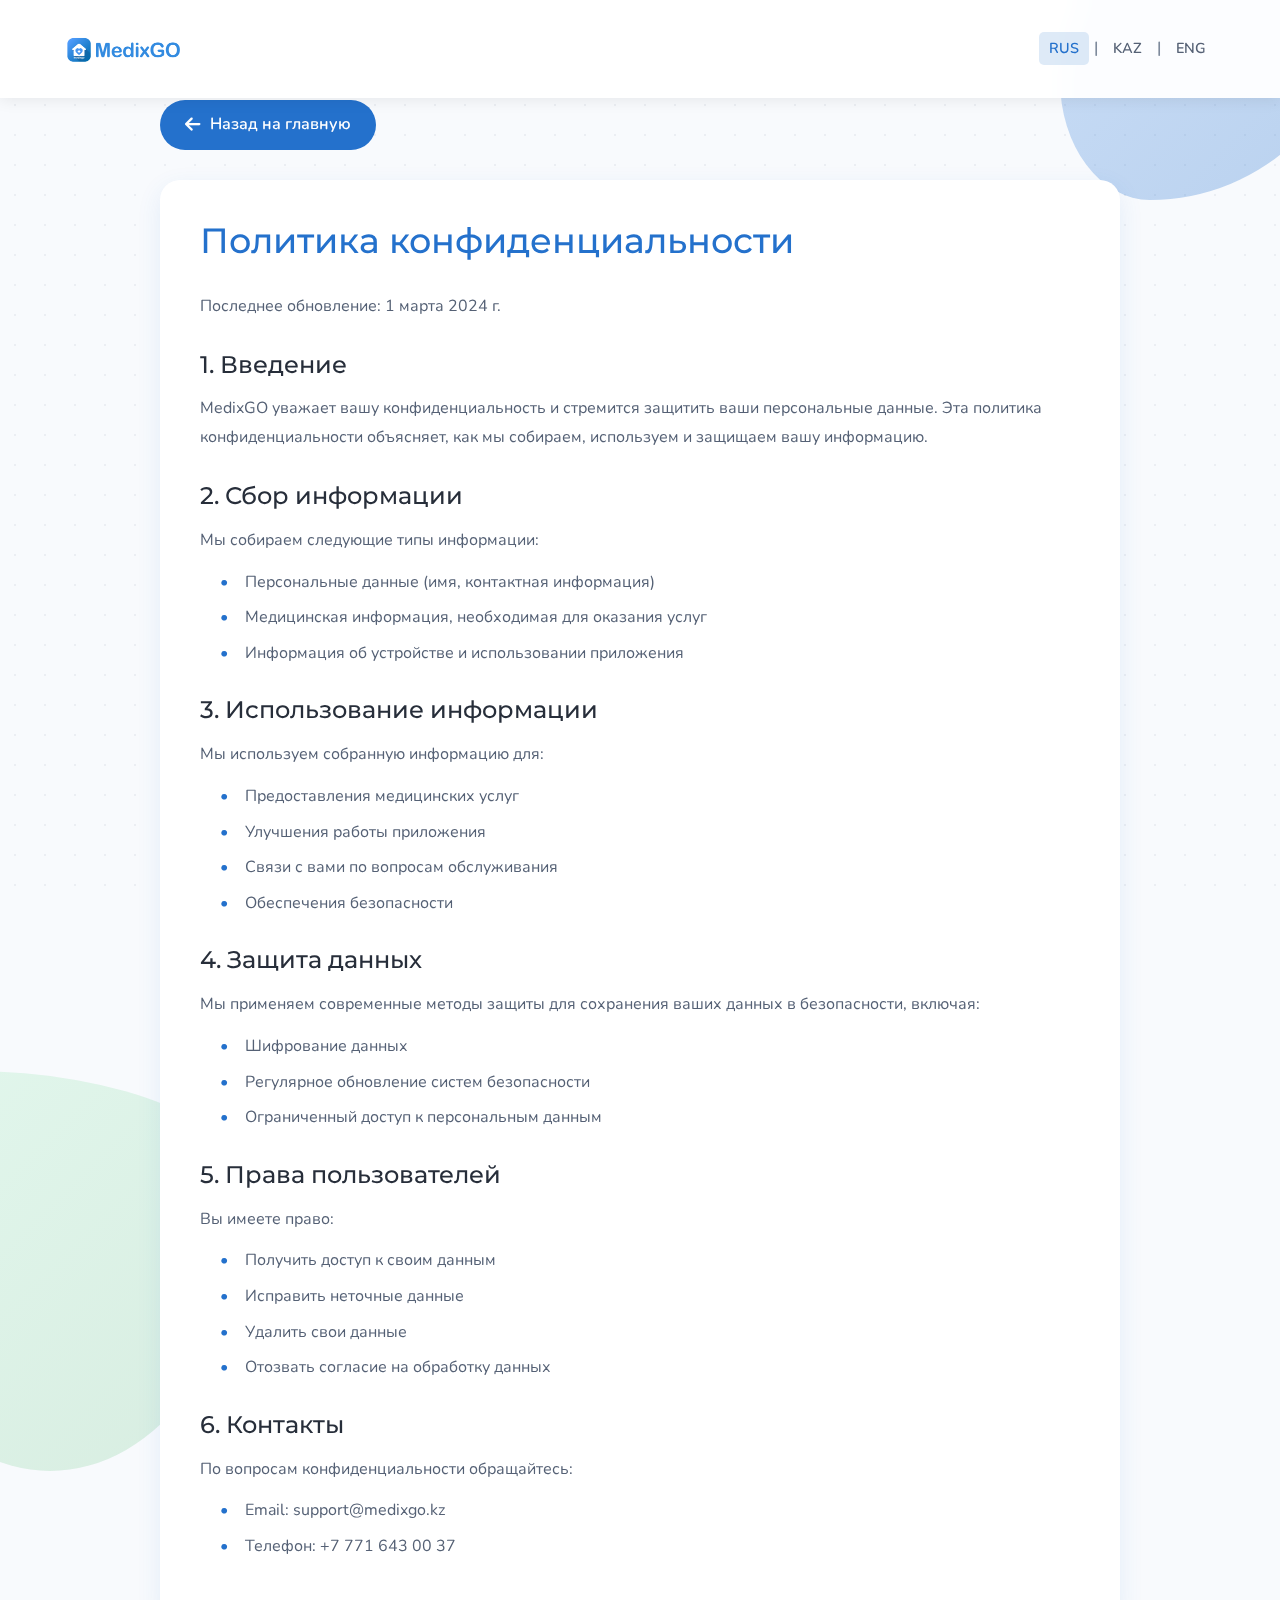
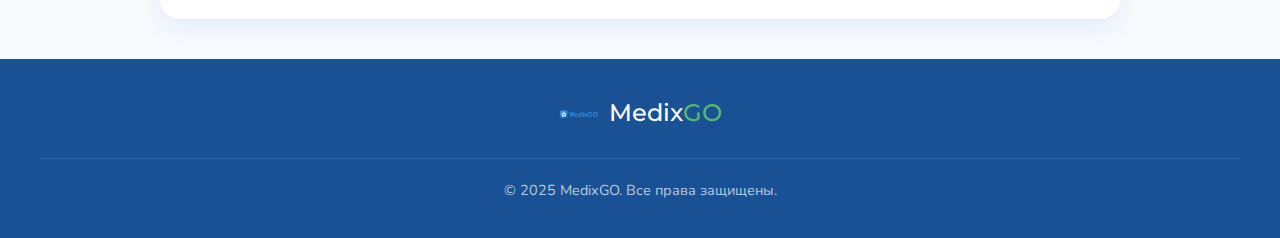
==== politika.html @ 16ece22a "more" ====
<!DOCTYPE html>
<html lang="ru">
<head>
  <meta charset="UTF-8">
  <title>MedixGO - Политика конфиденциальности</title>
  <meta name="viewport" content="width=device-width, initial-scale=1.0" />

  <!-- Bootstrap CSS -->
  <link
    rel="stylesheet"
    href="https://cdn.jsdelivr.net/npm/bootstrap@5.3.0/dist/css/bootstrap.min.css"
  />
  <!-- Google Font: Nunito + Montserrat -->
  <link
    href="https://fonts.googleapis.com/css2?family=Nunito:wght@400;600;700&family=Montserrat:wght@500;700&display=swap"
    rel="stylesheet"
  />
  <!-- Font Awesome для иконок -->
  <link
    rel="stylesheet"
    href="https://cdnjs.cloudflare.com/ajax/libs/font-awesome/6.0.0/css/all.min.css"
    crossorigin="anonymous"
    referrerpolicy="no-referrer"
  />

  <style>
    :root {
      --primary: #2471CC;
      --primary-light: #5B9AE8;
      --primary-dark: #1A5195;
      --secondary: #38BEC9;
      --accent: #56B870;
      --accent-light: #8EEDB0;
      --background: #F8FAFD;
      --card-bg: #FFFFFF;
      --text-dark: #272E3A;
      --text-medium: #556175;
      --text-light: #7E8A9C;
      --white: #FFFFFF;
      --shadow: 0 8px 24px rgba(36, 113, 204, 0.1);
    }
    
    * {
      margin: 0;
      padding: 0;
      box-sizing: border-box;
    }
    
    body {
      background-color: var(--background);
      color: var(--text-dark);
      font-family: 'Nunito', sans-serif;
      line-height: 1.6;
      position: relative;
      overflow-x: hidden;
    }

    /* Декоративные элементы */
    .bg-shape {
      position: absolute;
      z-index: -1;
    }

    .bg-shape-1 {
      top: -100px;
      right: -80px;
      width: 300px;
      height: 300px;
      background: linear-gradient(135deg, var(--primary-light), var(--primary));
      border-radius: 60% 40% 70% 30% / 60% 30% 70% 40%;
      opacity: 0.3;
    }

    .bg-shape-2 {
      bottom: 20%;
      left: -150px;
      width: 400px;
      height: 400px;
      background: linear-gradient(135deg, var(--accent-light), var(--accent));
      border-radius: 30% 70% 50% 50% / 30% 30% 70% 70%;
      opacity: 0.2;
    }
    
    .bg-dots {
      position: fixed;
      width: 100%;
      height: 100%;
      background-image: radial-gradient(var(--text-light) 1px, transparent 1px);
      background-size: 30px 30px;
      opacity: 0.1;
      z-index: -2;
    }

    /* Шапка */
    header {
      position: fixed;
      top: 0;
      left: 0;
      right: 0;
      z-index: 999;
      background: rgba(255, 255, 255, 0.95);
      box-shadow: 0 2px 15px rgba(0, 0, 0, 0.08);
      backdrop-filter: blur(10px);
      display: flex;
      align-items: center;
      justify-content: space-between;
      padding: 15px 5%;
      transition: all 0.3s ease;
    }

    /* Логотип */
    .logo-container {
      display: flex;
      align-items: center;
    }

    #logo {
      width: 120px;
      height: auto;
      transition: transform 0.3s;
    }

    .logo-container:hover #logo {
      transform: scale(1.05);
    }

    /* Языковые переключатели */
    .lang-switch {
      display: flex;
      align-items: center;
      gap: 5px;
    }

    .lang-btn {
      background: none;
      border: none;
      color: var(--text-medium);
      font-weight: 600;
      cursor: pointer;
      font-size: 0.9rem;
      padding: 5px 10px;
      border-radius: 5px;
      transition: all 0.3s;
    }

    .lang-btn:hover {
      color: var(--primary);
      background: rgba(36, 113, 204, 0.1);
    }

    .lang-btn.active {
      color: var(--primary);
      background: rgba(36, 113, 204, 0.15);
    }

    .lang-separator {
      color: var(--text-light);
      font-weight: 600;
    }

    /* Основной контент */
    main {
      padding-top: 100px;
      max-width: 1000px;
      margin: auto;
      padding-left: 20px;
      padding-right: 20px;
      position: relative;
    }

    .policy-container {
      background: var(--card-bg);
      border-radius: 20px;
      padding: 40px;
      box-shadow: var(--shadow);
      margin-bottom: 40px;
    }

    .policy-container h1 {
      font-family: 'Montserrat', sans-serif;
      color: var(--primary);
      margin-bottom: 30px;
      font-size: 2.2rem;
    }

    .policy-container h2 {
      font-family: 'Montserrat', sans-serif;
      color: var(--text-dark);
      margin: 30px 0 15px;
      font-size: 1.5rem;
    }

    .policy-container p {
      color: var(--text-medium);
      margin-bottom: 15px;
      line-height: 1.8;
    }

    .policy-container ul {
      list-style-type: none;
      padding-left: 20px;
      margin-bottom: 20px;
    }

    .policy-container ul li {
      position: relative;
      padding-left: 25px;
      margin-bottom: 10px;
      color: var(--text-medium);
    }

    .policy-container ul li:before {
      content: '•';
      color: var(--primary);
      font-weight: bold;
      position: absolute;
      left: 0;
    }

    .back-button {
      display: inline-flex;
      align-items: center;
      gap: 10px;
      padding: 12px 25px;
      background: var(--primary);
      color: white;
      border-radius: 50px;
      text-decoration: none;
      font-weight: 600;
      transition: all 0.3s;
      margin-bottom: 30px;
    }

    .back-button:hover {
      background: var(--primary-dark);
      transform: translateY(-2px);
      color: white;
    }

    .back-button i {
      font-size: 1.1rem;
    }

    /* Футер */
    footer {
      background: var(--primary-dark);
      color: var(--white);
      padding: 40px 20px 20px;
      text-align: center;
    }

    .footer-content {
      max-width: 1200px;
      margin: 0 auto;
    }

    .footer-logo {
      display: flex;
      align-items: center;
      justify-content: center;
      gap: 10px;
      margin-bottom: 20px;
    }

    .footer-logo img {
      width: 40px;
      height: auto;
    }

    .footer-logo h3 {
      font-family: 'Montserrat', sans-serif;
      font-size: 1.5rem;
      color: white;
      margin: 0;
    }

    .footer-logo h3 span {
      color: #56B870;
    }

    .footer-bottom {
      margin-top: 30px;
      padding-top: 20px;
      border-top: 1px solid rgba(255, 255, 255, 0.1);
    }

    .footer-bottom p {
      color: rgba(255, 255, 255, 0.7);
      font-size: 0.9rem;
    }

    @media (max-width: 768px) {
      .policy-container {
        padding: 30px 20px;
      }

      .policy-container h1 {
        font-size: 1.8rem;
      }

      .policy-container h2 {
        font-size: 1.3rem;
      }
    }
  </style>
</head>
<body>
  <!-- Декоративные элементы фона -->
  <div class="bg-dots"></div>
  <div class="bg-shape bg-shape-1"></div>
  <div class="bg-shape bg-shape-2"></div>

  <!-- Шапка -->
  <header id="site-header">
    <div class="logo-container">
      <img src="Logo.png" alt="MedixGO Logo" id="logo" />
    </div>
    <div class="lang-switch">
      <button class="lang-btn active" onclick="changeLang('ru')">RUS</button>
      <span class="lang-separator">|</span>
      <button class="lang-btn" onclick="changeLang('kz')">KAZ</button>
      <span class="lang-separator">|</span>
      <button class="lang-btn" onclick="changeLang('en')">ENG</button>
    </div>
  </header>

  <!-- Основной контент -->
  <main>
    <a href="index.html" class="back-button" id="backButton">
      <i class="fas fa-arrow-left"></i>
      <span id="backButtonText">Назад на главную</span>
    </a>

    <div class="policy-container">
      <h1 id="policyTitle">Политика конфиденциальности</h1>
      
      <p id="lastUpdated">Последнее обновление: 1 марта 2024 г.</p>

      <h2 id="introTitle">1. Введение</h2>
      <p id="introText">MedixGO уважает вашу конфиденциальность и стремится защитить ваши персональные данные. Эта политика конфиденциальности объясняет, как мы собираем, используем и защищаем вашу информацию.</p>

      <h2 id="dataCollectionTitle">2. Сбор информации</h2>
      <p id="dataCollectionIntro">Мы собираем следующие типы информации:</p>
      <ul id="dataCollectionList">
        <li>Персональные данные (имя, контактная информация)</li>
        <li>Медицинская информация, необходимая для оказания услуг</li>
        <li>Информация об устройстве и использовании приложения</li>
      </ul>

      <h2 id="dataUsageTitle">3. Использование информации</h2>
      <p id="dataUsageIntro">Мы используем собранную информацию для:</p>
      <ul id="dataUsageList">
        <li>Предоставления медицинских услуг</li>
        <li>Улучшения работы приложения</li>
        <li>Связи с вами по вопросам обслуживания</li>
        <li>Обеспечения безопасности</li>
      </ul>

      <h2 id="dataProtectionTitle">4. Защита данных</h2>
      <p id="dataProtectionIntro">Мы применяем современные методы защиты для сохранения ваших данных в безопасности, включая:</p>
      <ul id="dataProtectionList">
        <li>Шифрование данных</li>
        <li>Регулярное обновление систем безопасности</li>
        <li>Ограниченный доступ к персональным данным</li>
      </ul>

      <h2 id="userRightsTitle">5. Права пользователей</h2>
      <p id="userRightsIntro">Вы имеете право:</p>
      <ul id="userRightsList">
        <li>Получить доступ к своим данным</li>
        <li>Исправить неточные данные</li>
        <li>Удалить свои данные</li>
        <li>Отозвать согласие на обработку данных</li>
      </ul>

      <h2 id="contactsTitle">6. Контакты</h2>
      <p id="contactsIntro">По вопросам конфиденциальности обращайтесь:</p>
      <ul id="contactsList">
        <li>Email: support@medixgo.kz</li>
        <li>Телефон: +7 771 643 00 37</li>
      </ul>
    </div>
  </main>

  <!-- Футер -->
  <footer>
    <div class="footer-content">
      <div class="footer-logo">
        <img src="Logo.png" alt="MedixGO Logo" />
        <h3>Medix<span>GO</span></h3>
      </div>
      <div class="footer-bottom">
        <p id="footerCopyright">© 2025 MedixGO. Все права защищены.</p>
      </div>
    </div>
  </footer>

  <!-- Bootstrap JS -->
  <script src="https://cdn.jsdelivr.net/npm/bootstrap@5.3.0/dist/js/bootstrap.bundle.min.js"></script>

  <script>
    // Объект переводов
    const translations = {
      ru: {
        backButtonText: "Назад на главную",
        policyTitle: "Политика конфиденциальности",
        lastUpdated: "Последнее обновление: 1 марта 2024 г.",
        introTitle: "1. Введение",
        introText: "MedixGO уважает вашу конфиденциальность и стремится защитить ваши персональные данные. Эта политика конфиденциальности объясняет, как мы собираем, используем и защищаем вашу информацию.",
        dataCollectionTitle: "2. Сбор информации",
        dataCollectionIntro: "Мы собираем следующие типы информации:",
        dataCollectionList: [
          "Персональные данные (имя, контактная информация)",
          "Медицинская информация, необходимая для оказания услуг",
          "Информация об устройстве и использовании приложения"
        ],
        dataUsageTitle: "3. Использование информации",
        dataUsageIntro: "Мы используем собранную информацию для:",
        dataUsageList: [
          "Предоставления медицинских услуг",
          "Улучшения работы приложения",
          "Связи с вами по вопросам обслуживания",
          "Обеспечения безопасности"
        ],
        dataProtectionTitle: "4. Защита данных",
        dataProtectionIntro: "Мы применяем современные методы защиты для сохранения ваших данных в безопасности, включая:",
        dataProtectionList: [
          "Шифрование данных",
          "Регулярное обновление систем безопасности",
          "Ограниченный доступ к персональным данным"
        ],
        userRightsTitle: "5. Права пользователей",
        userRightsIntro: "Вы имеете право:",
        userRightsList: [
          "Получить доступ к своим данным",
          "Исправить неточные данные",
          "Удалить свои данные",
          "Отозвать согласие на обработку данных"
        ],
        contactsTitle: "6. Контакты",
        contactsIntro: "По вопросам конфиденциальности обращайтесь:",
        contactsList: [
          "Email: support@medixgo.kz",
          "Телефон: +7 771 643 00 37"
        ],
        footerCopyright: "© 2025 MedixGO. Все права защищены."
      },
      kz: {
        backButtonText: "Басты бетке оралу",
        policyTitle: "Құпиялық саясаты",
        lastUpdated: "Соңғы жаңарту: 1 наурыз 2024 ж.",
        introTitle: "1. Кіріспе",
        introText: "MedixGO сіздің құпиялылығыңызды құрметтейді және жеке деректеріңізді қорғауға ұмтылады. Бұл құпиялылық саясаты біз сіздің ақпаратыңызды қалай жинайтынымыз, қолданатынымыз және қорғайтынымызды түсіндіреді.",
        dataCollectionTitle: "2. Ақпарат жинау",
        dataCollectionIntro: "Біз келесі түрдегі ақпаратты жинаймыз:",
        dataCollectionList: [
          "Жеке деректер (аты-жөні, байланыс ақпараты)",
          "Қызмет көрсету үшін қажетті медициналық ақпарат",
          "Құрылғы және қосымшаны пайдалану туралы ақпарат"
        ],
        dataUsageTitle: "3. Ақпаратты қолдану",
        dataUsageIntro: "Біз жиналған ақпаратты келесі мақсаттарда қолданамыз:",
        dataUsageList: [
          "Медициналық қызметтерді көрсету",
          "Қосымшаның жұмысын жақсарту",
          "Қызмет көрсету мәселелері бойынша сізбен байланысу",
          "Қауіпсіздікті қамтамасыз ету"
        ],
        dataProtectionTitle: "4. Деректерді қорғау",
        dataProtectionIntro: "Біз деректеріңізді қауіпсіз сақтау үшін заманауи қорғау әдістерін қолданамыз, оларға мыналар жатады:",
        dataProtectionList: [
          "Деректерді шифрлау",
          "Қауіпсіздік жүйелерін үнемі жаңарту",
          "Жеке деректерге шектеулі қол жетімділік"
        ],
        userRightsTitle: "5. Пайдаланушы құқықтары",
        userRightsIntro: "Сізде келесі құқықтар бар:",
        userRightsList: [
          "Өз деректеріңізге қол жетімділік алу",
          "Дұрыс емес деректерді түзету",
          "Деректерді жою",
          "Деректерді өңдеуге келісімін кері қайтару"
        ],
        contactsTitle: "6. Байланыстар",
        contactsIntro: "Құпиялылық мәселелері бойынша кері байланыс:",
        contactsList: [
          "Email: support@medixgo.kz",
          "Телефон: +7 771 643 00 37"
        ],
        footerCopyright: "© 2025 MedixGO. Барлық құқықтар қорғалған."
      },
      en: {
        backButtonText: "Back to Home",
        policyTitle: "Privacy Policy",
        lastUpdated: "Last updated: March 1, 2024",
        introTitle: "1. Introduction",
        introText: "MedixGO respects your privacy and strives to protect your personal data. This privacy policy explains how we collect, use, and protect your information.",
        dataCollectionTitle: "2. Information Collection",
        dataCollectionIntro: "We collect the following types of information:",
        dataCollectionList: [
          "Personal data (name, contact information)",
          "Medical information necessary for service provision",
          "Device and application usage information"
        ],
        dataUsageTitle: "3. Information Usage",
        dataUsageIntro: "We use the collected information for:",
        dataUsageList: [
          "Providing medical services",
          "Improving application functionality",
          "Communicating with you about service issues",
          "Ensuring security"
        ],
        dataProtectionTitle: "4. Data Protection",
        dataProtectionIntro: "We apply modern protection methods to keep your data secure, including:",
        dataProtectionList: [
          "Data encryption",
          "Regular security system updates",
          "Limited access to personal data"
        ],
        userRightsTitle: "5. User Rights",
        userRightsIntro: "You have the right to:",
        userRightsList: [
          "Access your data",
          "Correct inaccurate data",
          "Delete your data",
          "Withdraw consent for data processing"
        ],
        contactsTitle: "6. Contacts",
        contactsIntro: "For privacy-related inquiries, please contact:",
        contactsList: [
          "Email: support@medixgo.kz",
          "Phone: +7 771 643 00 37"
        ],
        footerCopyright: "© 2025 MedixGO. All rights reserved."
      }
    };

    // Функция для изменения языка
    function changeLang(lang) {
      // Сохраняем выбранный язык в localStorage
      localStorage.setItem('preferredLang', lang);
      
      // Устанавливаем язык документа
      document.documentElement.lang = lang;
      
      // Обновляем заголовок страницы
      document.title = `MedixGO - ${translations[lang].policyTitle}`;
      
      // Снимаем класс active со всех кнопок
      document.querySelectorAll('.lang-btn').forEach(btn => btn.classList.remove('active'));
      // Активируем кнопку выбранного языка
      const activeBtn = document.querySelector(`.lang-btn[onclick="changeLang('${lang}')"]`);
      if (activeBtn) activeBtn.classList.add('active');
      
      // Обновляем текст кнопки "Назад"
      document.getElementById('backButtonText').textContent = translations[lang].backButtonText;
      
      // Обновляем заголовок политики
      document.getElementById('policyTitle').textContent = translations[lang].policyTitle;
      
      // Обновляем дату последнего обновления
      document.getElementById('lastUpdated').textContent = translations[lang].lastUpdated;
      
      // Обновляем раздел "Введение"
      document.getElementById('introTitle').textContent = translations[lang].introTitle;
      document.getElementById('introText').textContent = translations[lang].introText;
      
      // Обновляем раздел "Сбор информации"
      document.getElementById('dataCollectionTitle').textContent = translations[lang].dataCollectionTitle;
      document.getElementById('dataCollectionIntro').textContent = translations[lang].dataCollectionIntro;
      updateList('dataCollectionList', translations[lang].dataCollectionList);
      
      // Обновляем раздел "Использование информации"
      document.getElementById('dataUsageTitle').textContent = translations[lang].dataUsageTitle;
      document.getElementById('dataUsageIntro').textContent = translations[lang].dataUsageIntro;
      updateList('dataUsageList', translations[lang].dataUsageList);
      
      // Обновляем раздел "Защита данных"
      document.getElementById('dataProtectionTitle').textContent = translations[lang].dataProtectionTitle;
      document.getElementById('dataProtectionIntro').textContent = translations[lang].dataProtectionIntro;
      updateList('dataProtectionList', translations[lang].dataProtectionList);
      
      // Обновляем раздел "Права пользователей"
      document.getElementById('userRightsTitle').textContent = translations[lang].userRightsTitle;
      document.getElementById('userRightsIntro').textContent = translations[lang].userRightsIntro;
      updateList('userRightsList', translations[lang].userRightsList);
      
      // Обновляем раздел "Контакты"
      document.getElementById('contactsTitle').textContent = translations[lang].contactsTitle;
      document.getElementById('contactsIntro').textContent = translations[lang].contactsIntro;
      updateList('contactsList', translations[lang].contactsList);
      
      // Обновляем копирайт в футере
      document.getElementById('footerCopyright').textContent = translations[lang].footerCopyright;
    }
    
    // Функция для обновления списков
    function updateList(listId, items) {
      const list = document.getElementById(listId);
      list.innerHTML = '';
      
      items.forEach(item => {
        const li = document.createElement('li');
        li.textContent = item;
        list.appendChild(li);
      });
    }
    
    // При загрузке страницы
    document.addEventListener('DOMContentLoaded', () => {
      // Проверяем, сохранён ли язык в localStorage
      const savedLang = localStorage.getItem('preferredLang');
      if (savedLang) {
        // Если есть — применяем
        changeLang(savedLang);
      } else {
        // Иначе по умолчанию русский
        changeLang('ru');
      }
      
      // Обработчик для кнопки "Назад"
      document.getElementById('backButton').addEventListener('click', function(e) {
        // Переход на главную страницу
        window.location.href = 'index.html';
      });
    });
  </script>
</body>
</html>
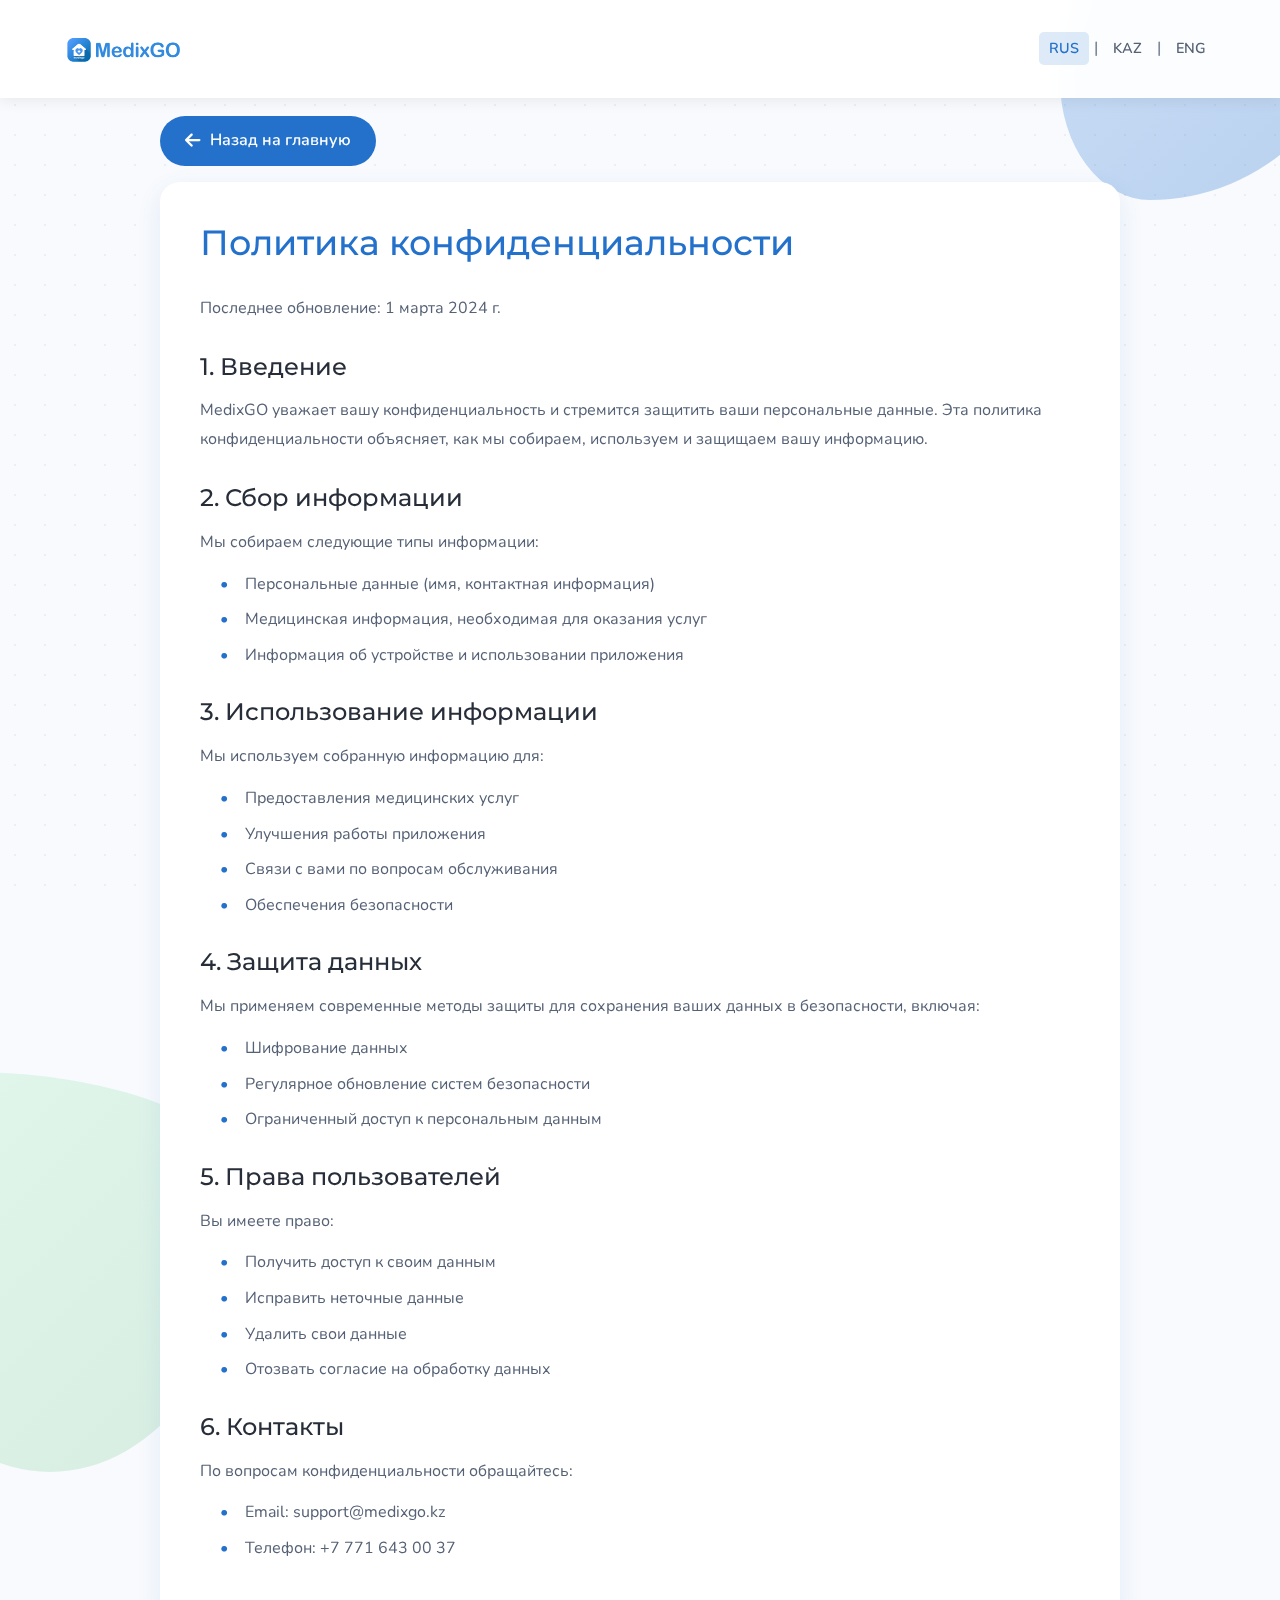
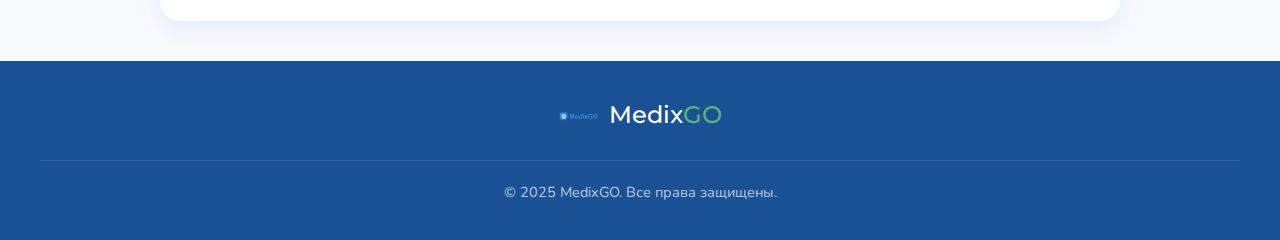
==== commit 1f902653: "one more" ====
--- a/politika.html
+++ b/politika.html
@@ -228,7 +228,8 @@
       text-decoration: none;
       font-weight: 600;
       transition: all 0.3s;
-      margin-bottom: 30px;
+      margin-bottom: 1em;
+      margin-top: 1em;
     }
 
     .back-button:hover {
@@ -326,7 +327,7 @@
 
   <!-- Основной контент -->
   <main>
-    <a href="index.html" class="back-button" id="backButton">
+    <a href="updated-medixgo-website.html" class="back-button" id="backButton">
       <i class="fas fa-arrow-left"></i>
       <span id="backButtonText">Назад на главную</span>
     </a>
@@ -545,7 +546,7 @@
       
       // Обновляем заголовок страницы
       document.title = `MedixGO - ${translations[lang].policyTitle}`;
-      
+
       // Снимаем класс active со всех кнопок
       document.querySelectorAll('.lang-btn').forEach(btn => btn.classList.remove('active'));
       // Активируем кнопку выбранного языка
@@ -605,7 +606,7 @@
         list.appendChild(li);
       });
     }
-    
+
     // При загрузке страницы
     document.addEventListener('DOMContentLoaded', () => {
       // Проверяем, сохранён ли язык в localStorage
